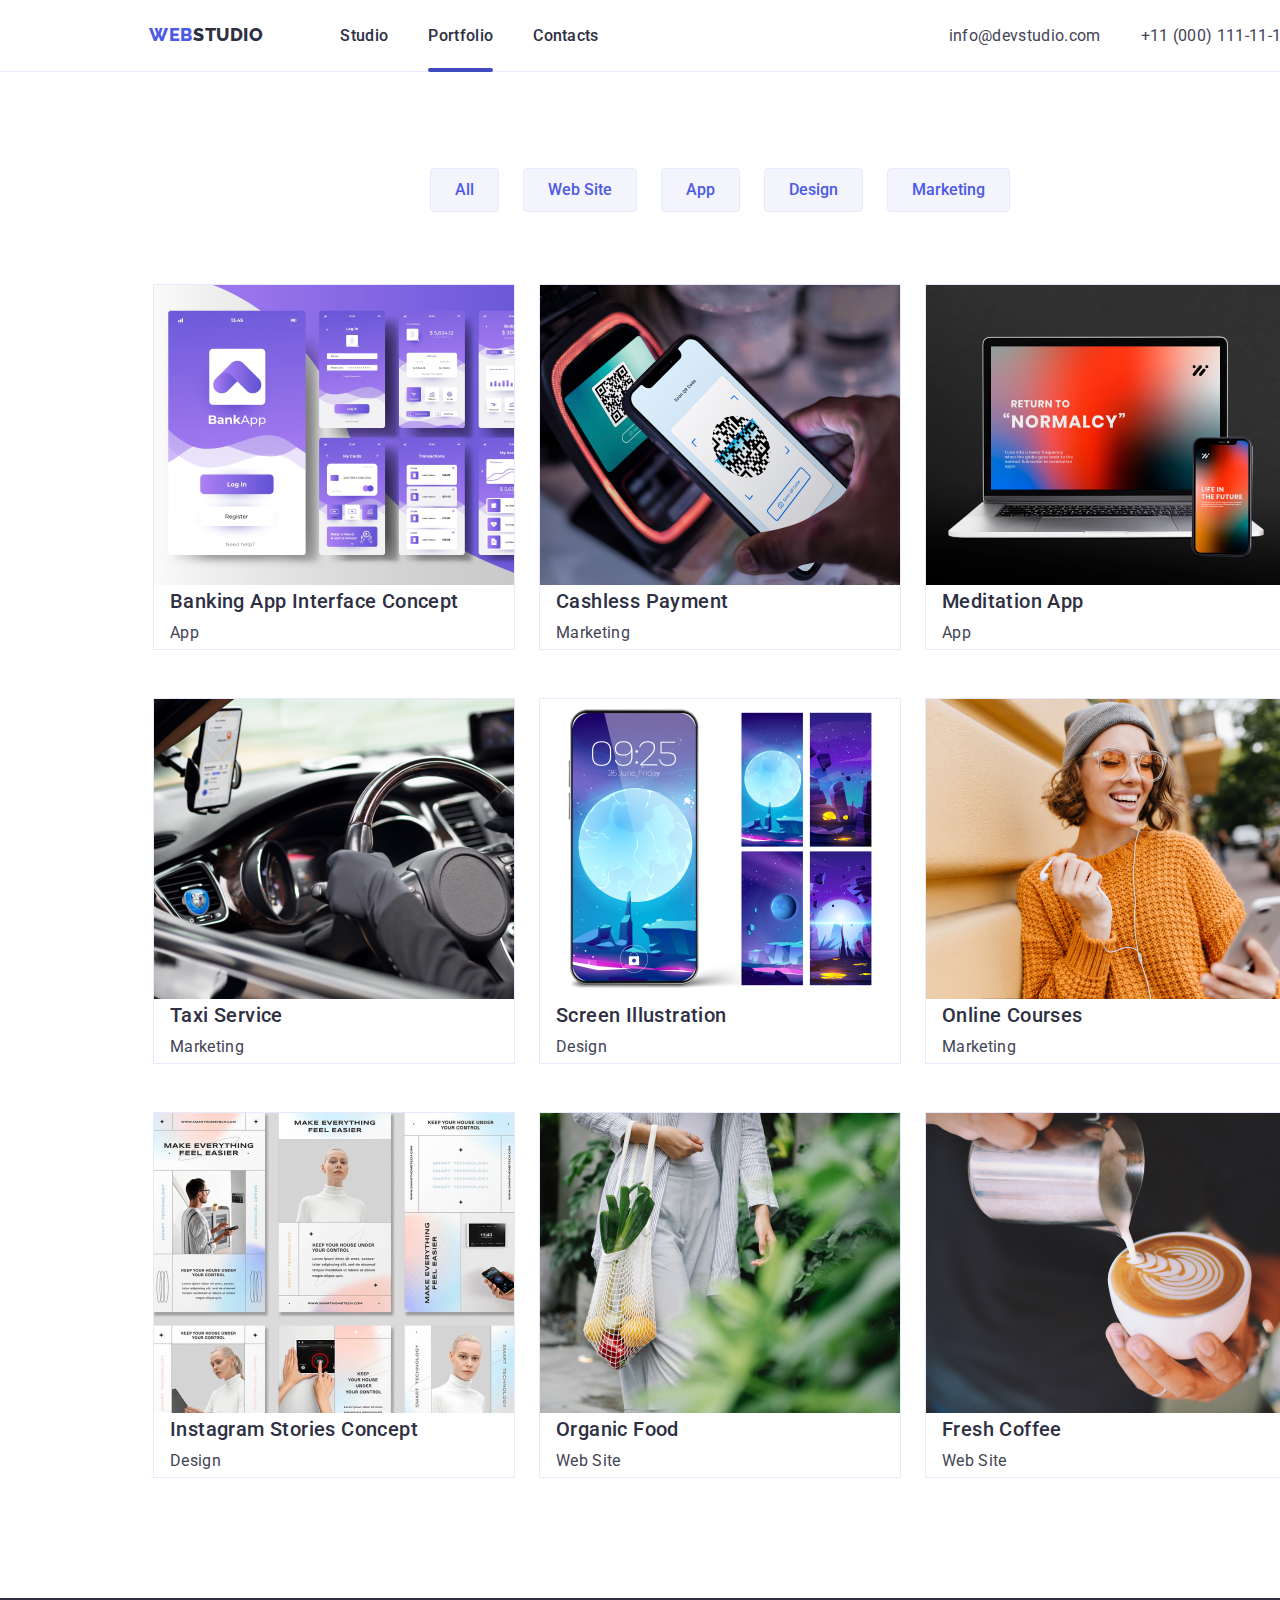
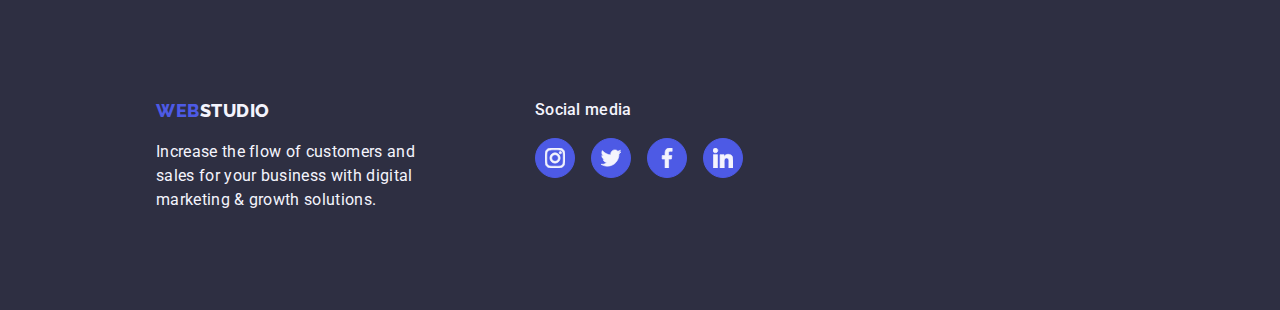
==== portfolio.html @ 55adcffd "Initial commit" ====
<!DOCTYPE html>
<html lang="en">
<head>
    <meta charset="UTF-8">
    <meta name="viewport" content="width=device-width, initial-scale=1.0">
    <title>Portfolio</title>
    <link href="https://fonts.googleapis.com/css2?family=Raleway:wght@800&family=Roboto:wght@400;500;700;900&display=swap"rel="stylesheet">
    
    <link rel="stylesheet" href="https://cdnjs.cloudflare.com/ajax/libs/modern-normalize/2.0.0/modern-normalize.min.css" />
    
    <link rel="stylesheet" href="./css/style.css">
</head>
<body class="portfolio">
    <header>
        <div class="navigation">
            <nav class="nav-parent">
                <!-- logo -->
                <a href="index.html" target="_parent" class="logo"><span>WEB</span><span>STUDIO</span></a>
                <!-- navigation -->
                <ul class="nav-list">
                    <li>
                        <a href="index.html" target="_parent" class="link nav-link">Studio</a>
                        <div class="underline"></div>
                    </li>
                    <li>
                        <a href="portfolio.html" target="_parent" class="link nav-link-active">Portfolio</a>
                        <div class="underline"></div>
                    </li>
                    <li>
                        <a href="contact.html" target="_parent" class="link nav-link">Contacts</a>
                        <div class="underline"></div>
                    </li>
                </ul>
            </nav>
            <!-- navigation contact -->
            <ul class="nav-contact">
                <li>
                    <a href="mailto:info@devstudio" target="_parent" class="link">info@devstudio.com</a>
                </li>
                <li>
                    <a href="tel:+110001111111" target="_parent" class="link">+11 (000) 111-11-11</a>
                </li>
            </ul>
        </div>
    </header>
    <main>
        <nav class="nav-btn">
            <button type="button">all</button>
            <button type="button">web site</button>
            <button type="button">app</button>
            <button type="button">design</button>
            <button type="button">marketing</button>
        </nav>
        <section class="picture-container">
            <ul class="picture-parent">
                <li class="picture-list">
                    <div class="box">
                        <img src="./images/app-design.jpg" alt="Banking App" width="360" height="300">
                        <div class="overlay">
                            <p>
                                14 Stylish and User-Friendly App Design 
                                Concepts · Task Manager App · Calorie 
                                Tracker App · Exotic Fruit Ecommerce 
                                App · Cloud Storage App
                            </p>
                        </div>
                    </div>
                    <div class="list-disc">
                        <h3>Banking App Interface Concept</h3>
                        <p>App</p>
                    </div>
                </li>
                <li class="picture-list">
                    <div class="box">
                        <img src="./images/qr-code-scanning.jpg" alt="Cashless Payment" width="360" height="300">
                        <div class="overlay">
                            <p>
                                14 Stylish and User-Friendly App Design
                                Concepts · Task Manager App · Calorie
                                Tracker App · Exotic Fruit Ecommerce
                                App · Cloud Storage App
                            </p>
                        </div>
                    </div>
                    <div class="list-disc">
                        <h3>Cashless Payment</h3>
                        <p>Marketing</p>
                    </div>
                </li>
                <li class="picture-list">
                    <div class="box">
                        <img src="./images/laptop-phone-display.jpg" alt="Meditation" width="360" height="300">
                        <div class="overlay">
                            <p>
                                14 Stylish and User-Friendly App Design
                                Concepts · Task Manager App · Calorie
                                Tracker App · Exotic Fruit Ecommerce
                                App · Cloud Storage App
                            </p>
                        </div>
                    </div>
                    <div class="list-disc">
                        <h3>Meditation App</h3>
                        <p>App</p>
                    </div>
                </li>
            </ul>
            <ul class="picture-parent">
                <li class="picture-list">
                    <div class="box">
                        <img src="./images/car-steering-wheel.jpg" alt="Taxi Service" width="360" height="300">
                        <div class="overlay">
                            <p>
                                14 Stylish and User-Friendly App Design
                                Concepts · Task Manager App · Calorie
                                Tracker App · Exotic Fruit Ecommerce
                                App · Cloud Storage App
                            </p>
                        </div>
                    </div>
                    <div class="list-disc">
                        <h3>Taxi Service</h3>
                        <p>Marketing</p>
                    </div>
                </li>
                <li class="picture-list">
                    <div class="box">
                        <img src="./images/phone-screen.jpg" alt="Screen Illustration" width="360" height="300">
                        <div class="overlay">
                            <p>
                                14 Stylish and User-Friendly App Design
                                Concepts · Task Manager App · Calorie
                                Tracker App · Exotic Fruit Ecommerce
                                App · Cloud Storage App
                            </p>
                        </div>
                    </div>
                    <div class="list-disc">
                        <h3>Screen Illustration</h3>
                        <p>Design</p>
                    </div>
                </li>
                <li class="picture-list">
                    <div class="box">
                        <img src="./images/smilling.jpg" alt="Online Courses" width="360" height="300">
                        <div class="overlay">
                            <p>
                                14 Stylish and User-Friendly App Design
                                Concepts · Task Manager App · Calorie
                                Tracker App · Exotic Fruit Ecommerce
                                App · Cloud Storage App
                            </p>
                        </div>
                    </div>
                    <div class="list-disc">
                        <h3>Online Courses</h3>
                        <p>Marketing</p>
                    </div>
                </li>
            </ul>
            <ul class="picture-parent">
                <li class="picture-list">
                    <div class="box">
                        <img src="./images/AI.jpg" alt="Instagram Stories" width="360" height="300">
                        <div class="overlay">
                            <p>
                                14 Stylish and User-Friendly App Design
                                Concepts · Task Manager App · Calorie
                                Tracker App · Exotic Fruit Ecommerce
                                App · Cloud Storage App
                            </p>
                        </div>
                    </div>
                    <div class="list-disc">
                        <h3>Instagram Stories Concept</h3>
                        <p>Design</p>
                    </div>
                </li>
                <li class="picture-list">
                    <div class="box">
                        <img src="./images/food-bag.jpg" alt="Organic Food" width="360" height="300">
                        <div class="overlay">
                            <p>
                                14 Stylish and User-Friendly App Design
                                Concepts · Task Manager App · Calorie
                                Tracker App · Exotic Fruit Ecommerce
                                App · Cloud Storage App
                            </p>
                        </div>
                    </div>
                    <div class="list-disc">
                        <h3>Organic Food</h3>
                        <p>Web Site</p>
                    </div>
                </li>
                <li class="picture-list">
                    <div class="box">
                        <img src="./images/coffee.jpg" alt="Fresh Coffee" width="360" height="300">
                        <div class="overlay">
                            <p>
                                14 Stylish and User-Friendly App Design
                                Concepts · Task Manager App · Calorie
                                Tracker App · Exotic Fruit Ecommerce
                                App · Cloud Storage App
                            </p>
                        </div>
                    </div>
                    <div class="list-disc">
                        <h3>Fresh Coffee</h3>
                        <p>Web Site</p>
                    </div>
                </li>
            </ul>
        </section>
    </main>
    <footer class="footer-page">
        <div class="footer">
            <a href="index.html" target="_parent" class="logo"><span>WEB</span><span>STUDIO</span></a>
            <p> Increase the flow of customers and <br>
                sales for your business with digital <br>
                marketing & growth solutions.
            </p>
        </div>
        <div class="social-container">
            <p class="social-head">Social media</p>
            <ul class="social-list">
                <li>
                    <a href="https://www.instagram.com/" class="social-icon footer-icon" target="_blank">
                        <svg class="icons">
                            <use href="./images/icons.svg#icon-instagram"></use>
                        </svg>
                    </a>
                </li>
                <li>
                    <a href="https://twitter.com/?lang=en" class="social-icon footer-icon" target="_blank">
                        <svg class="icons">
                            <use href="./images/icons.svg#icon-twitter"></use>
                        </svg>
                    </a>
                </li>
                <li>
                    <a href="https://www.facebook.com/" class="social-icon footer-icon" target="_blank">
                        <svg class="icons">
                            <use href="./images/icons.svg#icon-facebook"></use>
                        </svg>
                    </a>
                </li>
                <li>
                    <a href="https://www.linkedin.com/" class="social-icon footer-icon" target="_blank">
                        <svg class="icons">
                            <use href="./images/icons.svg#icon-linkedin"></use>
                        </svg>
                    </a>
                </li>
    
            </ul>
        </div>
    </footer>
</body>
</html>
---- css/style.css ----
:root {
    --IRIS: #4D5AE5;
    --OCEAN: #404BBF;
    --button: #2f3eec;
    --NAVY-BLUE: #2E2F42;
    --CLOUD: #F4F4FD;
    --WHITE: #FFF;
    --SLATE: #434455;
    --ACTIVE: #ff0000;
    --CORNFLOWER: #E7E9FC;
    --GREY: rgba(46, 47, 66, 0.70);
    --GREEN: #31D0AA;
    --LIGHT-SLATE: #8E8F99;
    --DAIRY: #FCFCFC;
}

* {
    margin: 0;
    padding: 0;
}

/* start of general styling */
body {
    font-family: "Roboto", sans-serif;
    font-size: 16px;
    font-weight: 400;
    color: var(--SLATE);
    line-height: 1.5;
    letter-spacing: 0.32px;
    width: 1440px;
    /* height: 3200px; */
    margin: auto;
}

.logo {
    font-family: "Raleway", sans-serif;
    text-decoration: none;
    font-size: 18px;
    font-weight: 800;
    line-height: 1.16;
    letter-spacing: 0.54px;
    text-transform: uppercase;
}

.logo span:nth-child(1) {
    color: var(--IRIS);
}

.logo span:nth-child(2) {
    color: var(--NAVY-BLUE);
}

.nav-list,
.nav-contact,
.customer-list {
    margin: 0;
    list-style: none;
    padding-left: 0;
}

.nav-list .link {
    color: var(--NAVY-BLUE);
    text-decoration: none;
    font-weight: 500;
}

.nav-contact .link {
    color: var(--SLATE);
    text-decoration: none;
}

.link:hover,
.link:focus {
    color: var(--OCEAN);
    cursor: pointer;
    transition: 250ms ease-in-out;
    transition-timing-function: cubic-bezier(0.4, 0, 0.2, 1);
}

/* .nav-list {
    height: 48px;
} */

/* option 1 with margin-top 24px*/
/* .nav-list li {
    position: relative;
    overflow: hidden;
    margin: 0 auto;
}
.underline {
    position: absolute;
    width: 100%;
    height: 4px;
    bottom: 0;
    left: 0;
    border-radius: 2px;
    background: var(--OCEAN);
    transform: translatey(100%);
    transition: transform 250ms ease-in-out;
    transition-timing-function: cubic-bezier(0.4, 0, 0.2, 1);
}

.nav-list li:hover .underline {
    transform: translatey(0);
} */

/* option 2 */
.nav-link:hover {
    padding-bottom: 23px;
    border-radius: 2px;
    border-bottom: 4px solid var(--OCEAN);
    transition: transform 250ms ease-in-out;
    transition-timing-function: cubic-bezier(0.4, 0, 0.2, 1);
}

/* option 3 with margin-top 24px*/
/* .underline {
    display: flex;
    flex-direction: column; 
    gap: 20px;
    margin: 0;
    padding: 0;
}

.line {
    height: 4px;
    width: 100%;
    border-radius: 2px;
    background-color: var(--OCEAN);
    transition: transform 250ms ease-in-out;
    transition-timing-function: cubic-bezier(0.4, 0, 0.2, 1);
    visibility: hidden;
}
.underline:hover .line {
    visibility: visible;
} */

.nav-link-active::after {
    position: relative;
    content: " ";
    display: flex;
    height: 4px;
    width: 100%;
    top: 20px;
    border-radius: 2px;
    background-color: var(--OCEAN);
}

.hero {
    /* background: var(--GREY); */
    /* background-blend-mode: darken; */
    background-image: linear-gradient(to top, var(--GREY), var(--GREY)), url(../images/people-office.jpg);
}

.hero-text {
    color: var(--WHITE);
    text-align: center;
    font-size: 56px;
    font-weight: 700;
    line-height: 1.07;
    letter-spacing: 1.12px;
}

.hero-btn {
    border: none;
    color: var(--WHITE);
    border-radius: 4px;
    background: var(--IRIS);
    font-weight: 500;
    letter-spacing: 0.64px;
}

.hero-btn:hover,
.hero-btn:focus {
    background-color: var(--OCEAN);
    cursor: pointer;
    transition: 250ms ease-in-out;
    transition-timing-function: cubic-bezier(0.4, 0, 0.2, 1);
}

.body-text-list,
.body-feature-list,
.body-team-list {
    list-style: none;
    padding-left: 0;
}

.body-text-list h3 {
    color: var(--NAVY-BLUE);
    font-size: 20px;
    font-weight: 500;
    letter-spacing: 0.4px;
}

.body-head {
    font-size: 36px;
    font-weight: 700;
    line-height: 1.11;
    letter-spacing: 0.72px;
    text-transform: capitalize;
    text-align: center;
}

.customer-head {
    color: var(--NAVY-BLUE, #2E2F42);
    text-align: center;
    font-family: Roboto;
    font-size: 36px;
    font-weight: 700;
    line-height: 1.111;
    letter-spacing: 0.72px;
    text-transform: capitalize;
}

.footer-page,
.footer-page span:nth-child(2) {
    background-color: var(--NAVY-BLUE);
    color: var(--CLOUD);
}

.social-icon {
    display: flex;
    height: 40px;
    width: 40px;
    background-color: var(--IRIS);
    border: 1px solid var(--IRIS);
    border-radius: 50%;
    align-items: center;
    justify-content: center;
}

/* end of general styling */

/* start of navigation positioning */
.navigation {
    display: flex;
    height: 72px;
    flex-shrink: 0;
    border-bottom: 1px solid var(--CORNFLOWER);
    background: var(--WHITE);
    align-items: center;
    justify-content: center;
}

.nav-parent {
    display: flex;
    align-items: center;
    /* justify-content: center; */
}

.logo {
    display: flex;
    align-items: center;
    flex-shrink: 0;
}

.nav-list {
    display: flex;
    margin-top: 4px;
    /* align-items: center; */
    gap: 40px;
    padding-inline-start: 76px;
}

.nav-contact {
    display: flex;
    padding-inline-start: 350px;
    gap: 40px;
}

/* end of navigation positioning */

/* start of hero section */
.hero {
    display: flex;
    align-items: center;
    justify-content: center;
    flex-direction: column;
    text-transform: uppercase;
    width: 1440px;
    height: 600px;
    flex-shrink: 0;
}

.hero-btn {
    display: inline-flex;
    padding: 16px 32px;
    align-items: flex-start;
    gap: 10px;
}

/* end of hero section */

/* start of section 1 */
.body-text {
    display: flex;
    height: 300px;
    align-items: center;
    justify-content: center;
    background-color: var(--WHITE);
    margin: 120px 0 120px 0;
}

.body-text-list li {
    display: inline-flex;
    flex-direction: column;
    padding-left: 24px;
    gap: 8px;
}

.body-text-list li h3,
.body-text-list li p {
    margin: 0;
    width: 264px;
}

.body-img {
    display: flex;
    justify-content: center;
    width: 264px;
    height: 112px;
    border-radius: 4px 4px 0 0;
    background: var(--CLOUD);
}

.icons-body {
    display: inline-flex;
    padding: 24px 100px;
}

/* end of section 1 */

/* start of section 2 */
.body-feature {
    display: flex;
    height: 500px;
    align-items: center;
    justify-content: center;
    flex-direction: column;
    background-color: var(--WHITE);
    margin: 120px 0 120px;
}

.body-feature h2 {
    padding-bottom: 72px;
}

.body-feature-list {
    display: inline-flex;
    gap: 20px;
}

/* end of section 2 */

/* start of section 3 */
.body-team {
    display: flex;
    height: 788px;
    align-items: center;
    justify-content: center;
    flex-direction: column;
    background-color: var(--CLOUD);
}

.head-team {
    margin-bottom: 72px;
}

.body-team-list {
    display: inline-flex;
    text-align: center;
    gap: 20px;
}

.image-list {
    display: inline-flex;
    padding-bottom: 0px;
    flex-direction: column;
    align-items: center;

    border-radius: 0px 0px 4px 4px;
    background: var(--WHITE, #FFF);
    box-shadow: 0px 2px 1px 0px rgba(46, 47, 66, 0.08),
        0px 1px 1px 0px rgba(46, 47, 66, 0.16),
        0px 1px 6px 0px rgba(46, 47, 66, 0.08);
}

.image-disc {
    display: inline-flex;
    margin: 32px 0;
    width: 232px;
    flex-direction: column;
    justify-content: center;
    align-items: center;
    gap: 8px;
}

.image-disc h2,
.image-disc p {
    display: inline-flex;
    flex-direction: column;
    margin: 0;
}

.team-social {
    display: flex;
    padding: 0;
    margin: 0;
    gap: 16px;
    list-style: none;
}

.icons-team {
    padding: 10px;
    fill: var(--CLOUD);
    width: 40px;
    height: 40px;
    stroke: var(--CLOUD);
    box-shadow: none;
    align-items: center;
    margin: 0px;
}

.team-icon:hover {
    cursor: pointer;
    background-color: var(--OCEAN);
    border-color: var(--OCEAN);
    transition: 250ms ease-in-out;
    transition-timing-function: cubic-bezier(0.4, 0, 0.2, 1);
}

/* end of section 3 */

/* start of customer section */
.customer-container {
    display: flex;
    justify-content: center;
    flex-direction: column;
    margin: 120px 156px 120px 156px;
    gap: 72px;
}

.customer-list {
    display: inline-flex;
    justify-content: center;
    gap: 24px;
}

.customer-list li {
    display: inline-flex;
    width: 168px;
    height: 88px;
    flex-shrink: 0;
    border-radius: 4px;
    border: 1px solid var(--LIGHT-SLATE);
}

.icons-customer {
    padding: 16px 32px;
    width: auto;
    height: auto;
    fill: var(--LIGHT-SLATE);
}

.icons-customer:hover,
.customer-list li:hover {
    border-color: var(--OCEAN);
    cursor: pointer;
    fill: var(--OCEAN);
    transition: 250ms ease-in-out;
    transition-timing-function: cubic-bezier(0.4, 0, 0.2, 1);
}

/* end of customer section */

/* start of footer */
.footer-page {
    display: flex;
    height: 312px;
    padding-inline-start: 156px;
    padding-inline-end: 156px;
}

.footer {
    display: flex;
    flex-direction: column;
    padding-top: 101.5px;
    gap: 16px;
}

.logo {
    display: inline-flex;
    height: 24px;
    width: 115px;
}

.social-container {
    display: inline-flex;
    flex-direction: column;
    gap: 16px;
    padding-top: 100px;
    padding-left: 120px;
}

.social-head {
    font-weight: 500;
    line-height: 1.5;
    letter-spacing: 0.32px;
    padding: 0;
    margin: 0;
}

.social-list {
    display: flex;
    padding: 0;
    margin: 0;
    gap: 16px;
    list-style: none;
}

.footer-icon:hover {
    cursor: pointer;
    background-color: var(--GREEN);
    border-color: var(--GREEN);
    transition: 250ms ease-in-out;
    transition-timing-function: cubic-bezier(0.4, 0, 0.2, 1);
}

.icons {
    fill: var(--CLOUD);
    width: 20px;
    height: 20px;
    stroke: var(--CLOUD);
    margin: 0px;
}

/* end of footer */

/* start general styling for Portfolio page */
/* .portfolio {
    height: 1900px;
} */
.nav-btn button {
    font-weight: 500;
    text-transform: capitalize;
    color: var(--IRIS);
    padding: 12px 24px;

    border-radius: 4px;
    border: 1px solid var(--CORNFLOWER);
    background: var(--CLOUD);
}

.nav-btn button:hover {
    color: var(--WHITE);
    background-color: var(--IRIS);
    transition: 250ms ease-in-out;
    transition-timing-function: cubic-bezier(0.4, 0, 0.2, 1);
}

.picture-parent {
    list-style: none;
}

.picture-list h3 {
    font-size: 20px;
    font-weight: 500;
    color: var(--NAVY-BLUE);
    line-height: 1.2;
    letter-spacing: 0.4px;
}

.picture-list {
    border: 1px solid var(--CORNFLOWER);
    background: var(--WHITE);
}

/* end of general styling for Portfolio page */

/* start of nav button */
.nav-btn {
    display: flex;
    align-items: center;
    justify-content: center;
    gap: 24px;

    margin-top: 96px;
    margin-left: 427px;
    margin-right: 427px;
    margin-bottom: 72px;
}

/* end of nav button */

/* start of picture list */
.picture-container {
    display: flex;
    flex-direction: column;
    padding-bottom: 72px;
}

.picture-parent {
    display: flex;
    align-items: center;
    justify-content: center;
    padding-left: 156px;
    padding-right: 156px;
    gap: 24px;
    margin: 0;
    padding-bottom: 48px;
}

.list-disc {
    display: inline-flex;
    align-items: flex-start;
    justify-content: center;
    flex-direction: column;
    padding: 0px 16px;
    padding-top: 32px;
    padding-bottom: 32px;
    gap: 8px;
    height: 56px;
    width: 328px;
}

.list-disc h3,
.list-disc p {
    margin: 0;
}

.box {
    position: relative;
    height: 300px;
    width: 360px;
    margin: 0 auto;
    overflow: hidden;
}

.overlay {
    position: absolute;
    background-color: rgba(0, 0, 255, 0.5);
    top: 0;
    left: 0;
    height: 100%;
    width: 100%;
    transform: translatey(100%);
    transition: transform 250ms ease-in-out;
    transition-timing-function: cubic-bezier(0.4, 0, 0.2, 1);
}

.box:hover .overlay {
    transform: translatey(0);
}

.overlay p {
    color: var(--CLOUD);
    padding: 40px 32px 164px 32px;
    width: 296px;
}

/* end of picture list */

/* start of modal script */
.data-modal {
    display: flex;
    background-color: var(--GREY);
    position: fixed;
    left: 0;
    top: 0;
    right: 0;
    bottom: 0;
    margin: auto;
}

.is-hidden {
    display: flex;
    position: fixed;
    left: 0;
    top: 0;
    right: 0;
    bottom: 0;
    margin: auto;
    visibility: hidden;
}

.modal-content {
    margin: auto;
    position: relative;
    width: 408px;
    height: 584px;
    border-radius: 4px;
    background-color: var(--DAIRY);
    box-shadow: 0px 2px 1px 0px rgba(0, 0, 0, 0.20), 
                0px 1px 3px 0px rgba(0, 0, 0, 0.12), 
                0px 1px 1px 0px rgba(0, 0, 0, 0.14);
}

.data-modal-close {
    color: rgba(46, 47, 66, 1);
    float: right;
    display: flex;
    align-items: center;
    justify-content: center;
    font-size: 20px;
    margin: 24px 24px 0 0;
    background-color: var(--CORNFLOWER);
    width: 24px;
    height: 24px;
    border-radius: 50%;
    border: 1px solid --GREY;
}

.data-modal-close:hover,
.data-modal-close:focus {
    cursor: pointer;
}
/* end of modal script */
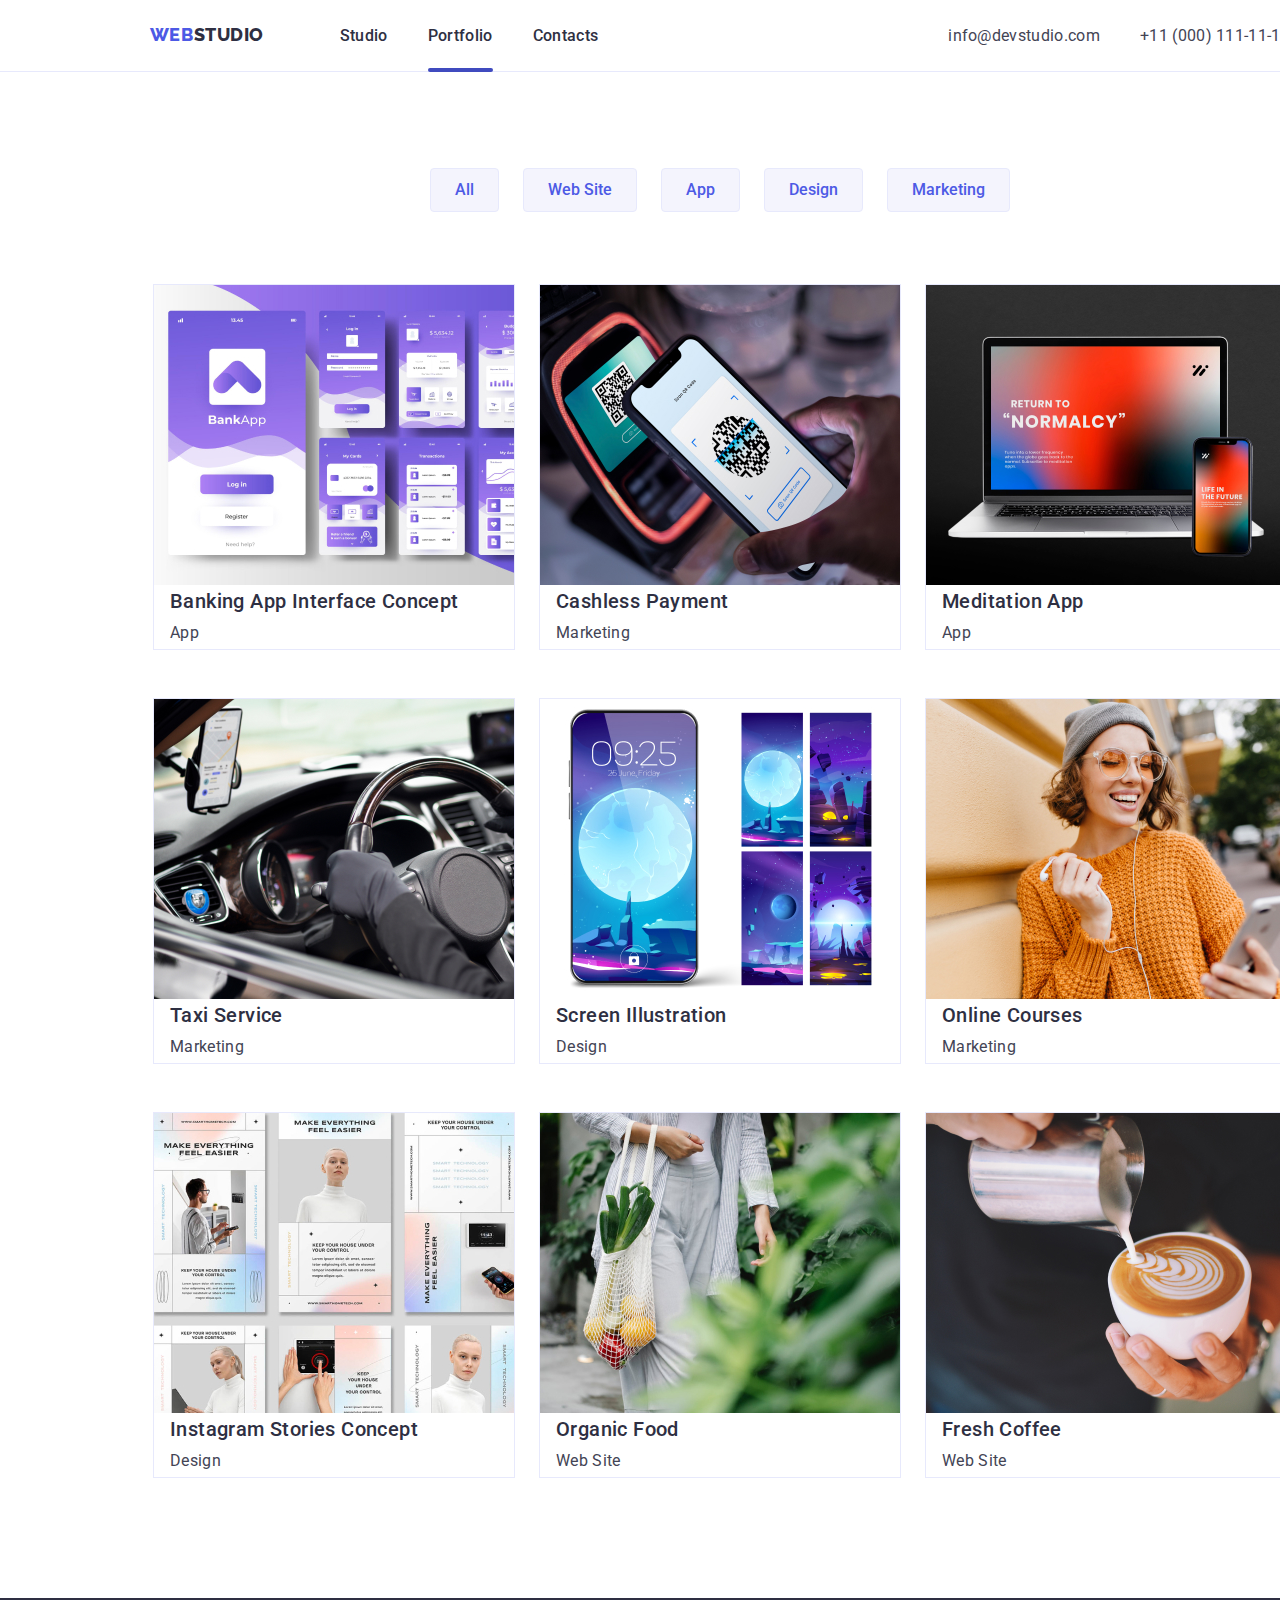
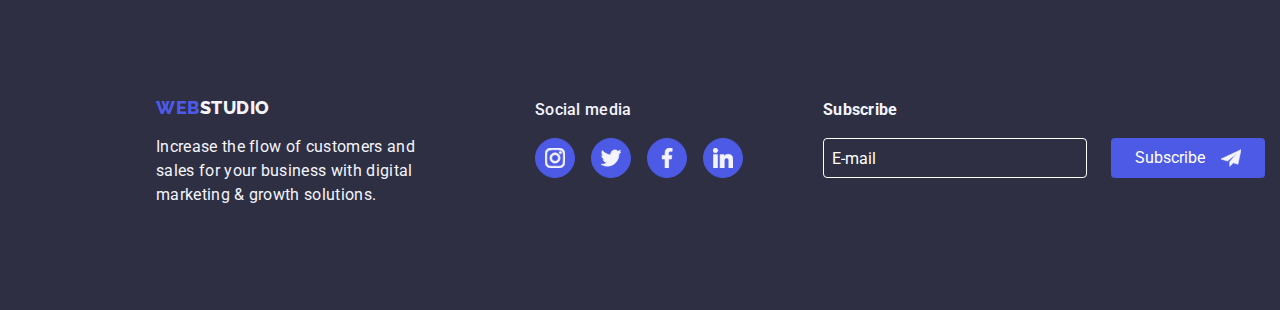
==== commit 55b145c5: "modal" ====
--- a/portfolio.html
+++ b/portfolio.html
@@ -221,6 +221,8 @@
                 marketing & growth solutions.
             </p>
         </div>
+    
+        <!-- socials -->
         <div class="social-container">
             <p class="social-head">Social media</p>
             <ul class="social-list">
@@ -255,6 +257,22 @@
     
             </ul>
         </div>
+        <!-- end of social -->
+    
+        <!-- start of subscribe -->
+        <div class="subscribe-container">
+            <h4>subscribe</h4>
+            <form action="" class="form-container">
+                <input type="email" placeholder="E-mail" class="input-email" required>
+                <button type="submit" class="subscribe-btn">
+                    <p>subscribe</p>
+                    <svg class="icons">
+                        <use href="./images/icons.svg#icon-subscribe"></use>
+                    </svg>
+                </button>
+            </form>
+        </div>
+        <!-- end of subscribe -->
     </footer>
 </body>
 </html>
--- a/css/style.css
+++ b/css/style.css
@@ -477,29 +477,30 @@
 .footer-page {
     display: flex;
     height: 312px;
+    flex-direction: row;
     padding-inline-start: 156px;
     padding-inline-end: 156px;
+    padding-top: 100px;
+
 }
 
 .footer {
-    display: flex;
-    flex-direction: column;
-    padding-top: 101.5px;
+    display: inline-flex;
+    flex-direction: column;
     gap: 16px;
 }
 
-.logo {
+/* .logo {
     display: inline-flex;
     height: 24px;
     width: 115px;
-}
+} */
 
 .social-container {
     display: inline-flex;
     flex-direction: column;
     gap: 16px;
-    padding-top: 100px;
-    padding-left: 120px;
+    margin-inline-start: 120px;
 }
 
 .social-head {
@@ -534,6 +535,42 @@
     margin: 0px;
 }
 
+.subscribe-container {
+    text-transform: capitalize;
+    margin-inline-start: 80px;
+}
+.subscribe-container h4 {
+    margin-bottom: 16px;
+}
+.form-container {
+    display: flex;
+    gap: 24px;
+}
+.input-email {
+    width: 264px;
+    height: 40px;
+    border-radius: 4px;
+    border: 1px solid var(--WHITE) ;
+    padding: 16px 8px;
+    background: transparent;
+}
+.input-email::placeholder {
+    color: var(--WHITE);
+}
+
+.subscribe-btn {
+    display: flex;
+    gap: 16px;
+    background-color: var(--IRIS);
+    border-radius: 4px;
+    padding: 8px 24px;
+    justify-content: center;
+    align-items: center;
+    color: var(--WHITE);
+    border: none;
+    cursor: pointer;
+    text-transform: capitalize;
+}
 /* end of footer */
 
 /* start general styling for Portfolio page */
@@ -696,6 +733,13 @@
 }
 
 .data-modal-close {
+    display: flex;
+}
+
+.circle {
+    fill: var(--CORNFLOWER);
+}
+/* .data-modal-close {
     color: rgba(46, 47, 66, 1);
     float: right;
     display: flex;
@@ -708,7 +752,7 @@
     height: 24px;
     border-radius: 50%;
     border: 1px solid --GREY;
-}
+} */
 
 .data-modal-close:hover,
 .data-modal-close:focus {
